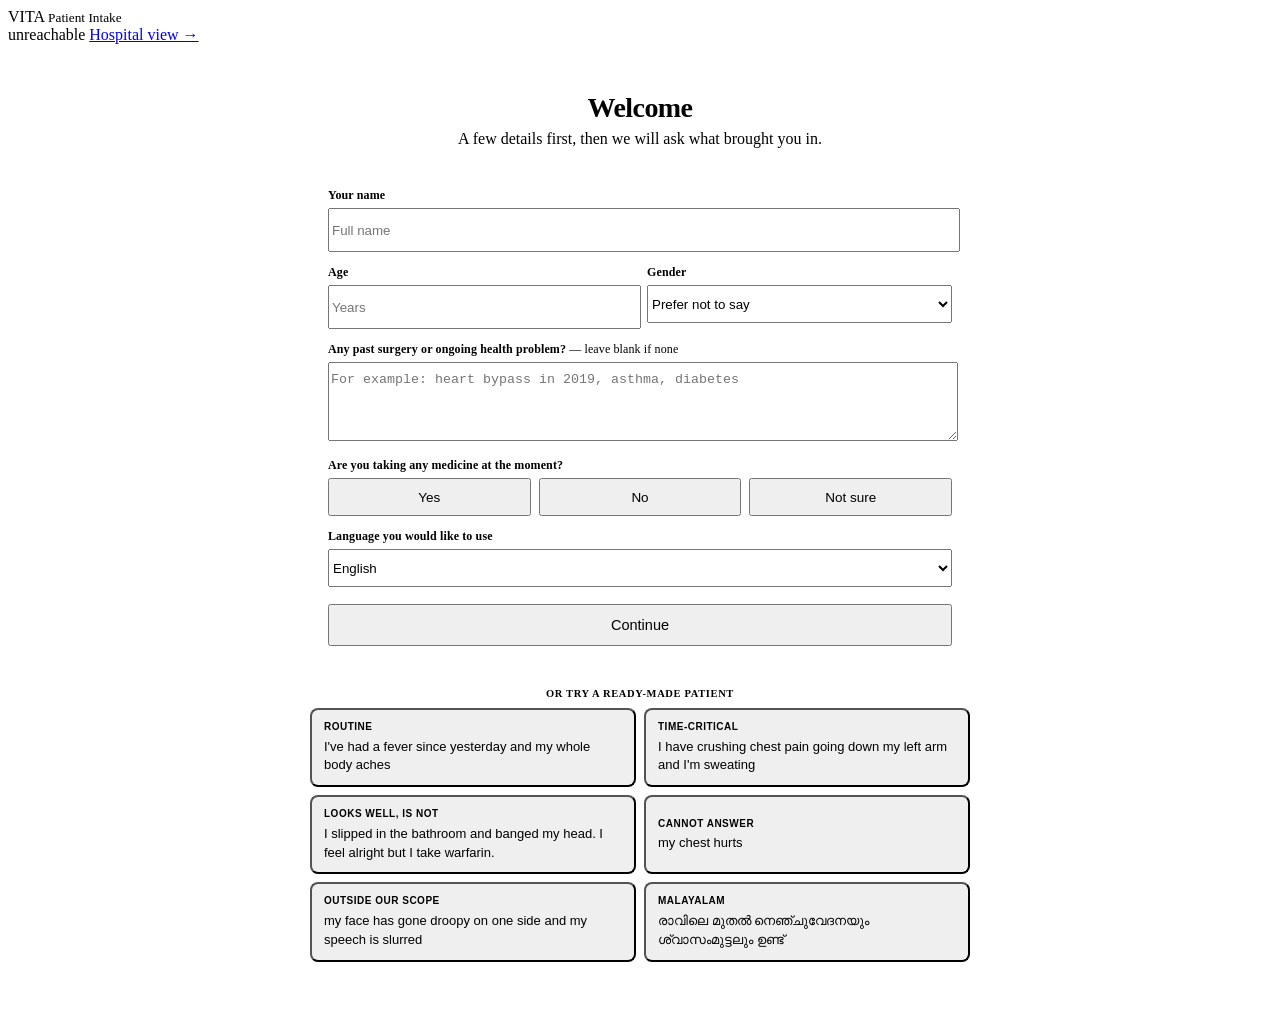
==== src/web/static/index.html @ 3bb958a2 "Serve the stylesheet fresh, and bring the sizing back down The rounded corners and the focus colour " ====
<!doctype html>
<html lang="en">
<head>
<meta charset="utf-8">
<meta name="viewport" content="width=device-width, initial-scale=1">
<title>VITA — Patient Intake</title>
<link rel="stylesheet" href="/static/vita.css?v=1788603894">
<style>
  .wrap { max-width: 660px; margin: 0 auto; padding: 22px 20px 48px; }

  .intro { text-align: center; padding: 26px 0 22px; }
  .intro h1 { font-size: 28px; margin: 0 0 6px; letter-spacing: -0.02em; }
  .intro p { color: var(--muted); margin: 0; }

  .form { display: grid; gap: 13px; }
  .field label {
    display: block; font-size: 12px; font-weight: 600; color: var(--ink-2);
    margin-bottom: 5px; letter-spacing: 0.01em;
  }
  .field label .opt { font-weight: 400; color: var(--muted); }

  /* One height for every control in the form, so a row of them lines up
     whatever type each field happens to be. */
  .field input, .field select, .field textarea { width: 100%; }
  .field input, .field select { height: 38px; }
  .field textarea { resize: vertical; min-height: 66px; padding-top: 9px; }

  .row2 { display: grid; grid-template-columns: 1fr 1fr; gap: 14px; }
  @media (max-width: 480px) { .row2 { grid-template-columns: 1fr; } }

  .choice { display: flex; gap: 8px; }
  .choice button { flex: 1; height: 38px; padding: 0 10px; font-size: 13.5px; }
  .choice button.on { background: var(--accent); border-color: var(--accent); color: #fff; }

  #begin { height: 42px; font-size: 14.5px; margin-top: 4px; }

  .chat {
    display: flex; flex-direction: column; gap: 13px; margin: 4px 0 0;
    /* The thread scrolls, not the page. Scrolling the page moved the composer
       off screen on every send, which meant scrolling back down to type. */
    max-height: 54vh; overflow-y: auto; scroll-behavior: smooth;
    padding-right: 4px;
  }
  .msg { display: flex; }
  .msg.patient { justify-content: flex-end; }
  .bubble { max-width: 82%; padding: 11px 14px; border-radius: 13px; line-height: 1.55; }
  .msg.vita .bubble { background: var(--panel-2); border: 1px solid var(--line); border-bottom-left-radius: 4px; }
  .msg.staff .bubble { background: var(--low-bg); border: 1px solid var(--low); border-bottom-left-radius: 4px; }
  .bubble .from {
    display: block; font-size: 10px; letter-spacing: .05em; text-transform: uppercase;
    color: var(--low); font-weight: 700; margin-bottom: 4px;
  }
  .msg.patient .bubble { background: var(--accent); color: #fff; border-bottom-right-radius: 4px; }

  .composer { display: flex; gap: 8px; align-items: flex-end; }
  .composer textarea { flex: 1; resize: none; min-height: 42px; max-height: 140px; padding-top: 10px; }
  .composer button { height: 42px; }
  #mic-btn, #photo-btn { width: 42px; padding: 0; font-size: 16px; line-height: 1; }
  #send { padding: 0 18px; }
  .typing { color: var(--muted); font-size: 13px; font-style: italic; margin-top: 8px; }

  #mic-btn.recording {
    background: var(--critical); border-color: var(--critical); color: #fff;
    animation: pulse 1.1s ease-in-out infinite;
  }
  @keyframes pulse { 0%, 100% { opacity: 1; } 50% { opacity: .62; } }
  .heard { font-size: 12px; color: var(--muted); margin-top: 4px; font-style: italic; }

  .status {
    display: flex; align-items: center; gap: 10px; flex-wrap: wrap;
    padding: 13px 15px; border-radius: 11px; border: 1px solid var(--line);
    background: var(--panel); margin-bottom: 13px;
  }
  .status .k { font-size: 10.5px; letter-spacing: .06em; text-transform: uppercase; color: var(--muted); font-weight: 650; }
  .status .dept { font-weight: 620; }
  .status .full { flex-basis: 100%; font-size: 12.5px; color: var(--muted); line-height: 1.5; }

  .card { border: 1px solid var(--line); border-radius: 11px; padding: 15px; background: var(--panel); margin-bottom: 11px; }
  .card .k { font-size: 10.5px; letter-spacing: .06em; text-transform: uppercase; color: var(--muted); font-weight: 650; margin-bottom: 5px; }
  .card .v { font-size: 17px; font-weight: 620; }
  .card .note { font-size: 12.5px; color: var(--muted); margin-top: 6px; line-height: 1.5; }

  .transport .row { display: flex; gap: 8px; margin-top: 10px; flex-wrap: wrap; }
  .transport input { flex: 1; min-width: 170px; }
  .ticket dl { display: grid; grid-template-columns: 118px 1fr; gap: 5px 14px; margin: 8px 0 0; font-size: 13.5px; }
  .ticket dt { color: var(--muted); }
  .ticket dd { margin: 0; }

  .examples { margin-top: 24px; }
  .examples h4 { margin: 0 0 9px; font-size: 10.5px; letter-spacing: .06em; text-transform: uppercase; color: var(--muted); font-weight: 650; text-align: center; }
  .examples .grid { display: grid; grid-template-columns: repeat(auto-fit, minmax(215px, 1fr)); gap: 8px; }
  .example { text-align: left; padding: 10px 12px; line-height: 1.45; font-size: 13px; border-radius: 8px; cursor: pointer; }
  .example b { display: block; font-size: 10px; letter-spacing: .05em; text-transform: uppercase; color: var(--muted); font-weight: 650; margin-bottom: 3px; }
</style>
</head>
<body>

<div class="topbar">
  <div class="brand">VITA <small>Patient Intake</small></div>
  <div class="spacer"></div>
  <span class="mode" id="mode">…</span>
  <a class="navlink" href="/dashboard">Hospital view →</a>
</div>

<div class="wrap">

  <!-- 1. registration -->
  <div id="register">
    <div class="intro">
      <h1>Welcome</h1>
      <p>A few details first, then we will ask what brought you in.</p>
    </div>

    <div class="panel" style="padding:18px">
      <div class="form">
        <div class="field">
          <label for="f-name">Your name</label>
          <input type="text" id="f-name" autocomplete="name" placeholder="Full name">
        </div>

        <div class="row2">
          <div class="field">
            <label for="f-age">Age</label>
            <input type="number" id="f-age" min="0" max="120" inputmode="numeric" placeholder="Years">
          </div>
          <div class="field">
            <label for="f-gender">Gender</label>
            <select id="f-gender">
              <option value="">Prefer not to say</option>
              <option>Female</option>
              <option>Male</option>
              <option>Other</option>
            </select>
          </div>
        </div>

        <div class="field">
          <label for="f-history">Any past surgery or ongoing health problem?
            <span class="opt">— leave blank if none</span></label>
          <textarea id="f-history" placeholder="For example: heart bypass in 2019, asthma, diabetes"></textarea>
        </div>

        <div class="field">
          <label>Are you taking any medicine at the moment?</label>
          <div class="choice" id="f-meds">
            <button type="button" data-v="yes">Yes</button>
            <button type="button" data-v="no">No</button>
            <button type="button" data-v="unsure">Not sure</button>
          </div>
        </div>

        <div class="field">
          <label for="f-lang">Language you would like to use</label>
          <select id="f-lang">
            <option value="en">English</option>
            <option value="ml">മലയാളം — Malayalam</option>
            <option value="hi">हिन्दी — Hindi</option>
            <option value="ta">தமிழ் — Tamil</option>
            <option value="bn">বাংলা — Bengali</option>
          </select>
        </div>

        <button class="primary" id="begin">Continue</button>
      </div>
    </div>

    <div class="examples">
      <h4>Or try a ready-made patient</h4>
      <div class="grid" id="examples"></div>
    </div>

    <div id="offline-note" style="margin-top:18px" hidden>
      <div class="banner warn">
        Our assistant is offline at the moment. You can still register, and a
        member of staff will speak to you directly.
      </div>
    </div>
  </div>

  <!-- 2. the conversation, which never closes -->
  <div id="session" hidden>

    <div id="status-host"></div>

    <div class="panel">
      <div class="panel-head">
        <span id="who">Talking with VITA</span>
        <div style="flex:1"></div>
        <span class="tiny muted" id="case-id"></span>
      </div>
      <div class="panel-body">
        <div class="chat" id="chat"></div>
        <div class="typing" id="typing" hidden>VITA is reading your message…</div>
      </div>
    </div>

    <div class="composer" style="margin-top:13px" id="composer">
      <textarea id="input" rows="1" placeholder="Type here…"></textarea>
      <button id="mic-btn" title="Hold to speak">🎤</button>
      <button id="photo-btn" title="Send a photo of your medicine">📷</button>
      <button class="primary" id="send">Send</button>
    </div>
    <div class="tiny muted" id="mic-hint" style="margin-top:6px">
      Prefer to talk? Tap 🎤, say what is wrong, tap again to stop. Any language.
    </div>

    <div style="margin-top:9px">
      <button id="ask-human">Ask to speak to someone at the hospital</button>
      <span class="tiny muted" id="ask-state"></span>
    </div>

    <div class="tiny muted" id="photo-hint" style="margin-top:6px">
      Taking any medicine? Tap 📷 and photograph the packet — you do not need to
      spell the name.
    </div>

    <div id="extras" style="margin-top:16px"></div>

    <p class="disclaimer">
      VITA takes down your details and passes them to the hospital. It is not a
      doctor, it does not diagnose you and it does not prescribe anything. A
      clinician decides your care. If you feel worse while waiting, tell a member
      of staff straight away.
    </p>
  </div>

</div>

<script>
const $ = (id) => document.getElementById(id);
let caseId = null, medsAnswer = "", lastNote = null, transportShown = false;

async function api(path, options) {
  const res = await fetch(path, { headers: { "Content-Type": "application/json" }, ...options });
  if (!res.ok) {
    let detail = `${res.status} ${res.statusText}`;
    try { detail = (await res.json()).detail || detail; } catch {}
    throw new Error(detail);
  }
  return res.json();
}
const el = (t, c, x) => { const n = document.createElement(t); if (c) n.className = c; if (x !== undefined) n.textContent = x; return n; };

async function refreshMode() {
  try {
    const h = await api("/api/health");
    $("mode").textContent = h.mode === "FULL" ? "online" : h.mode.toLowerCase();
    $("mode").className = `mode ${h.mode}`;
    $("offline-note").hidden = h.mode === "FULL";
  } catch { $("mode").textContent = "unreachable"; }
}

for (const b of document.querySelectorAll("#f-meds button")) {
  b.onclick = () => {
    document.querySelectorAll("#f-meds button").forEach((x) => x.classList.remove("on"));
    b.classList.add("on");
    medsAnswer = b.dataset.v;
  };
}

let shownTurns = 0;

function bubble(role, text, author) {
  const row = el("div", `msg ${role}`);
  const box = el("div", "bubble");
  if (role === "staff") box.append(el("span", "from", author || "Hospital"));
  box.append(document.createTextNode(text));
  row.append(box);
  const chat = $("chat");
  chat.append(row);
  shownTurns += 1;
  chat.scrollTop = chat.scrollHeight;
}

/* Somebody at the hospital can type into this conversation. Poll for it, so
   their message arrives while the patient is sitting there rather than only
   after the patient happens to send something. */
async function pollForStaff() {
  if (!caseId) return;
  try {
    const d = await api(`/api/cases/${caseId}/conversation?since=${shownTurns}`);
    for (const t of d.turns) {
      if (t.role === "staff") bubble("staff", t.text, t.author);
      else shownTurns += 1;
    }
  } catch { /* a failed poll is not worth telling the patient about */ }
}
setInterval(pollForStaff, 5000);

/* ---------- registration ---------- */
async function beginIntake() {
  const name = $("f-name").value.trim();
  if (!name) { $("f-name").focus(); return false; }

  $("begin").disabled = true;
  try {
    const started = await api("/api/cases", {
      method: "POST",
      body: JSON.stringify({
        name,
        language: $("f-lang").value,
        age: $("f-age").value.trim(),
        gender: $("f-gender").value,
        past_history: $("f-history").value.trim(),
        takes_medication: medsAnswer,
      }),
    });
    caseId = started.case_id;
    $("case-id").textContent = started.case_id;
    $("who").textContent = started.patient_name || "Talking with VITA";
    $("register").hidden = true;
    $("session").hidden = false;

    const first = (started.patient_name || "").split(" ")[0];
    bubble("vita", `Thank you${first ? ", " + first : ""}. What brings you in today? Tell me in your own words.`);

    $("photo-hint").hidden = medsAnswer !== "yes";
    if (!navigator.mediaDevices || !window.MediaRecorder) {
      $("mic-btn").hidden = true;
      $("mic-hint").hidden = true;
    }
    $("input").focus();
    return true;
  } catch (err) {
    alert(`Could not start: ${err.message}`);
    $("begin").disabled = false;
    return false;
  }
}
$("begin").onclick = beginIntake;

/* ---------- the conversation ----------
   It never closes. Once triage has a result the patient still has somebody to
   talk to, and anything they add afterwards goes to the hospital the same way
   everything before it did. People remember things in the waiting room. */

async function send() {
  const input = $("input");
  const text = input.value.trim();
  if (!text || !caseId) return;

  bubble("patient", text);
  input.value = "";
  input.style.height = "auto";
  $("send").disabled = true;
  $("typing").hidden = false;

  try {
    const turn = await api(`/api/cases/${caseId}/messages`, {
      method: "POST",
      body: JSON.stringify({ text }),
    });
    $("mode").textContent = turn.mode === "FULL" ? "online" : turn.mode.toLowerCase();
    $("mode").className = `mode ${turn.mode}`;

    if (turn.reply) bubble("vita", turn.reply);
    if (turn.note) { lastNote = turn.note; renderStatus(turn.note); }
  } catch (err) {
    bubble("vita", "Something went wrong on our side. Please speak to a member of staff at the desk.");
  } finally {
    $("typing").hidden = true;
    $("send").disabled = false;
    input.focus();
  }
}
$("send").onclick = send;
$("input").addEventListener("keydown", (e) => {
  if (e.key === "Enter" && !e.shiftKey) { e.preventDefault(); send(); }
});
$("input").addEventListener("input", (e) => {
  e.target.style.height = "auto";
  e.target.style.height = `${Math.min(e.target.scrollHeight, 140)}px`;
});

/* ---------- speaking instead of typing ----------
   Plenty of people at an intake desk cannot comfortably type - in pain, elderly,
   holding a child, or the keyboard is not in their script. Gemini does the
   listening because that is where accuracy matters and where the multilingual
   part lives.

   Speaking back is left to the browser. Gemini's text-to-speech measured 5.8
   seconds for one sentence; paying that before every reply would make the
   conversation unusable, and the reply is already on screen. Hearing it is a
   convenience. Understanding the patient is not. */

let recorder = null, chunks = [], recording = false;

function speak(text) {
  if (!("speechSynthesis" in window) || !text) return;
  try {
    speechSynthesis.cancel();
    const utter = new SpeechSynthesisUtterance(text);
    const lang = { en: "en-IN", ml: "ml-IN", hi: "hi-IN", ta: "ta-IN", bn: "bn-IN" };
    utter.lang = lang[$("f-lang").value] || "en-IN";
    utter.rate = 0.98;
    // If the browser has no voice for that language it simply stays silent.
    // The words are on screen either way, so this is never load-bearing.
    speechSynthesis.speak(utter);
  } catch { /* not worth telling the patient about */ }
}

async function startRecording() {
  try {
    const stream = await navigator.mediaDevices.getUserMedia({ audio: true });
    chunks = [];
    recorder = new MediaRecorder(stream);
    recorder.ondataavailable = (e) => { if (e.data.size) chunks.push(e.data); };
    recorder.onstop = async () => {
      stream.getTracks().forEach((t) => t.stop());
      await sendClip(new Blob(chunks, { type: recorder.mimeType || "audio/webm" }));
    };
    recorder.start();
    recording = true;
    $("mic-btn").classList.add("recording");
    $("mic-btn").textContent = "■";
    $("mic-hint").textContent = "Listening… tap again when you have finished.";
  } catch (err) {
    $("mic-hint").textContent = "I could not reach your microphone. You can type instead.";
  }
}

function stopRecording() {
  if (recorder && recording) recorder.stop();
  recording = false;
  $("mic-btn").classList.remove("recording");
  $("mic-btn").textContent = "🎤";
  $("mic-hint").textContent = "Prefer to talk? Tap 🎤, say what is wrong, tap again to stop. Any language.";
}

async function sendClip(blob) {
  if (!caseId || !blob.size) return;
  $("typing").hidden = false;
  $("typing").textContent = "Listening to what you said…";
  $("mic-btn").disabled = $("send").disabled = true;

  try {
    const form = new FormData();
    form.append("clip", blob, "speech.webm");
    const res = await fetch(`/api/cases/${caseId}/voice`, { method: "POST", body: form });
    if (!res.ok) throw new Error((await res.json()).detail || res.statusText);
    const data = await res.json();
    const heard = data.transcript || {};

    if (!heard.heard || !heard.transcript) {
      bubble("vita", "I could not make that out. Try again, or type it if that is easier.");
      return;
    }

    // Show the patient their own words, so a mishearing is obvious and they can
    // correct it rather than wondering why the answer was strange.
    bubble("patient", heard.transcript);
    const said = $("chat").lastElementChild.querySelector(".bubble");
    const tag = el("div", "heard", "heard from your voice");
    tag.style.color = "rgba(255,255,255,.75)";
    said.append(tag);

    if (data.reply) { bubble("vita", data.reply); speak(data.reply); }
    if (data.note) { lastNote = data.note; renderStatus(data.note); }
  } catch (err) {
    bubble("vita", "I could not hear that. Please type it instead.");
  } finally {
    $("typing").hidden = true;
    $("typing").textContent = "VITA is reading your message…";
    $("mic-btn").disabled = $("send").disabled = false;
  }
}

$("mic-btn").onclick = () => (recording ? stopRecording() : startRecording());

/* ---------- asking for a person ----------
   Not everything is a triage question. Somebody frightened, or who does not
   want to explain themselves to software, should be able to ask for a human
   without having to work out how. It lands in the same queue the staff already
   watch. */

$("ask-human").onclick = async () => {
  if (!caseId) return;
  $("ask-human").disabled = true;
  try {
    await api(`/api/cases/${caseId}/request-clinician`, {
      method: "POST",
      body: JSON.stringify({ reason: "Asked from the intake chat." }),
    });
    $("ask-state").textContent = "Asked — someone will reply here shortly.";
    bubble("vita", "I have asked a member of staff to speak with you. They will reply in this chat.");
  } catch (err) {
    $("ask-state").textContent = "Could not ask just now — please go to the desk.";
    $("ask-human").disabled = false;
  }
};

/* ---------- medicine photo ---------- */
$("photo-btn").onclick = () => $("photo-input") ? $("photo-input").click() : null;
const fileInput = el("input");
fileInput.type = "file";
fileInput.accept = "image/*";
fileInput.capture = "environment";
fileInput.id = "photo-input";
fileInput.hidden = true;
document.body.append(fileInput);

fileInput.onchange = async (event) => {
  const file = event.target.files && event.target.files[0];
  if (!file || !caseId) return;
  event.target.value = "";

  bubble("patient", "📷 photo of my medicine");
  $("typing").hidden = false;
  $("typing").textContent = "Reading the packet…";
  $("photo-btn").disabled = $("send").disabled = true;

  try {
    const form = new FormData();
    form.append("photo", file);
    const res = await fetch(`/api/cases/${caseId}/medication-photo`, { method: "POST", body: form });
    if (!res.ok) throw new Error((await res.json()).detail || res.statusText);
    const reading = (await res.json()).reading || {};

    if (!reading.readable || !(reading.medications || []).length) {
      bubble("vita", "I could not read that clearly. Try another photo, or just tell me the name if you know it.");
    } else {
      const names = reading.medications
        .map((m) => [m.name_as_printed, m.strength].filter(Boolean).join(" "))
        .filter(Boolean);
      bubble("vita", `Thank you — I can see ${names.join(", ")}. I have noted that down and passed it on.`);
    }
  } catch (err) {
    bubble("vita", "I could not read that photo. You can tell me the name instead if you know it.");
  } finally {
    $("typing").hidden = true;
    $("typing").textContent = "VITA is reading your message…";
    $("photo-btn").disabled = $("send").disabled = false;
    $("input").focus();
  }
};

/* ---------- what the patient is told ----------
   Where to go, who they will see, how soon. The rules, the facts and what could
   not be established go to the hospital dashboard - showing a patient the
   machinery of their own triage would worry them without helping them. */

const PRIORITY = {
  CRITICAL: { word: "Seen immediately", blurb: "Please tell a member of staff now — do not wait in the queue." },
  HIGH:     { word: "Seen urgently",    blurb: "You will be seen ahead of routine appointments." },
  MODERATE: { word: "Standard",         blurb: "You will be seen in the normal queue for that department." },
  LOW:      { word: "Routine",          blurb: "You will be seen in the normal queue for that department." },
};

function renderStatus(note) {
  const rec = note.recommendation;
  if (!rec || !rec.urgency) return;

  const p = PRIORITY[rec.urgency] || PRIORITY.MODERATE;
  const host = $("status-host");
  host.replaceChildren();

  const bar = el("div", "status");
  bar.append(el("span", "k", "Sent to the hospital"));
  bar.append(el("span", `urgency ${rec.urgency}`, p.word));
  bar.append(el("span", "dept", rec.department));
  bar.append(el("span", "full", p.blurb));
  host.append(bar);

  const extras = $("extras");
  extras.replaceChildren();

  if (note.assigned_doctor) {
    const c = el("div", "card");
    c.append(el("div", "k", "You are assigned to"), el("div", "v", note.assigned_doctor.name));
    c.append(el("div", "note",
      `${note.assigned_doctor.specialty}. The hospital may assign a different clinician when you arrive.`));
    extras.append(c);
  }

  if (rec.requires_human_review) {
    const b = el("div", "banner info");
    b.style.marginBottom = "11px";
    b.textContent = "A clinician will look over your details before you are seen.";
    extras.append(b);
  }

  const keep = el("div", "card");
  keep.append(el("div", "k", "Anything else?"));
  keep.append(el("div", "note",
    "You can keep talking to me while you wait. If you remember something, or "
    + "if you start feeling worse, tell me and the hospital will see it straight away."));
  extras.append(keep);

  if (["HIGH", "CRITICAL"].includes(rec.urgency) && !transportShown) {
    transportShown = true;
    renderTransport(extras);
  }
}

function renderTransport(host) {
  const box = el("div", "card transport");
  box.append(el("div", "k", "Need transport?"));
  box.append(el("div", "note",
    "If you cannot get here safely on your own, we can ask for an ambulance. Nothing is requested until you confirm."));

  const row = el("div", "row");
  const where = el("input");
  where.type = "text";
  where.placeholder = "Address to collect you from";
  const go = el("button", "primary", "Request an ambulance");
  const outcome = el("div", "ticket");

  go.onclick = async () => {
    const location = where.value.trim();
    if (!location) { where.focus(); return; }
    go.disabled = true;
    try {
      const res = await api(`/api/cases/${caseId}/ambulance`, {
        method: "POST",
        body: JSON.stringify({ pickup_location: location, confirmed_by: "patient" }),
      });
      row.hidden = true;
      const banner = el("div", "banner info");
      banner.textContent = "Requested. The hospital's emergency team has been told.";
      const dl = el("dl");
      for (const [k, v] of [
        ["Reference", res.request.request_id],
        ["Collecting from", res.request.pickup_location],
        ["Going to", res.request.destination],
      ]) { dl.append(el("dt", null, k), el("dd", null, v)); }
      outcome.replaceChildren(banner, dl);
    } catch (err) {
      outcome.replaceChildren(el("div", "banner stop",
        `We could not raise that request. Please tell a member of staff. (${err.message})`));
      go.disabled = false;
    }
  };

  row.append(where, go);
  box.append(row, outcome);
  host.append(box);
}

/* ---------- ready-made patients ---------- */
const EXAMPLES = [
  { label: "Routine", name: "Anil Joseph", age: "34", gender: "Male", meds: "no",
    text: "I've had a fever since yesterday and my whole body aches", lang: "en" },
  { label: "Time-critical", name: "Suresh Nair", age: "58", gender: "Male", meds: "no",
    text: "I have crushing chest pain going down my left arm and I'm sweating", lang: "en" },
  { label: "Looks well, is not", name: "Mary Thomas", age: "71", gender: "Female", meds: "yes",
    history: "Atrial fibrillation", text: "I slipped in the bathroom and banged my head. I feel alright but I take warfarin.", lang: "en" },
  { label: "Cannot answer", name: "John David", age: "45", gender: "Male", meds: "unsure",
    text: "my chest hurts", lang: "en" },
  { label: "Outside our scope", name: "Fatima Beevi", age: "63", gender: "Female", meds: "no",
    text: "my face has gone droopy on one side and my speech is slurred", lang: "en" },
  { label: "Malayalam", name: "Priya Menon", age: "40", gender: "Female", meds: "no",
    text: "രാവിലെ മുതൽ നെഞ്ചുവേദനയും ശ്വാസംമുട്ടലും ഉണ്ട്", lang: "ml" },
];

function renderExamples() {
  const grid = $("examples");
  for (const ex of EXAMPLES) {
    const b = el("button", "example");
    b.append(el("b", null, ex.label), document.createTextNode(ex.text));
    b.onclick = async () => {
      $("f-name").value = ex.name;
      $("f-age").value = ex.age;
      $("f-gender").value = ex.gender;
      $("f-history").value = ex.history || "";
      $("f-lang").value = ex.lang;
      medsAnswer = ex.meds;
      document.querySelectorAll("#f-meds button").forEach((x) =>
        x.classList.toggle("on", x.dataset.v === ex.meds));
      if (await beginIntake()) { $("input").value = ex.text; send(); }
    };
    grid.append(b);
  }
}

renderExamples();
refreshMode();
</script>
</body>
</html>
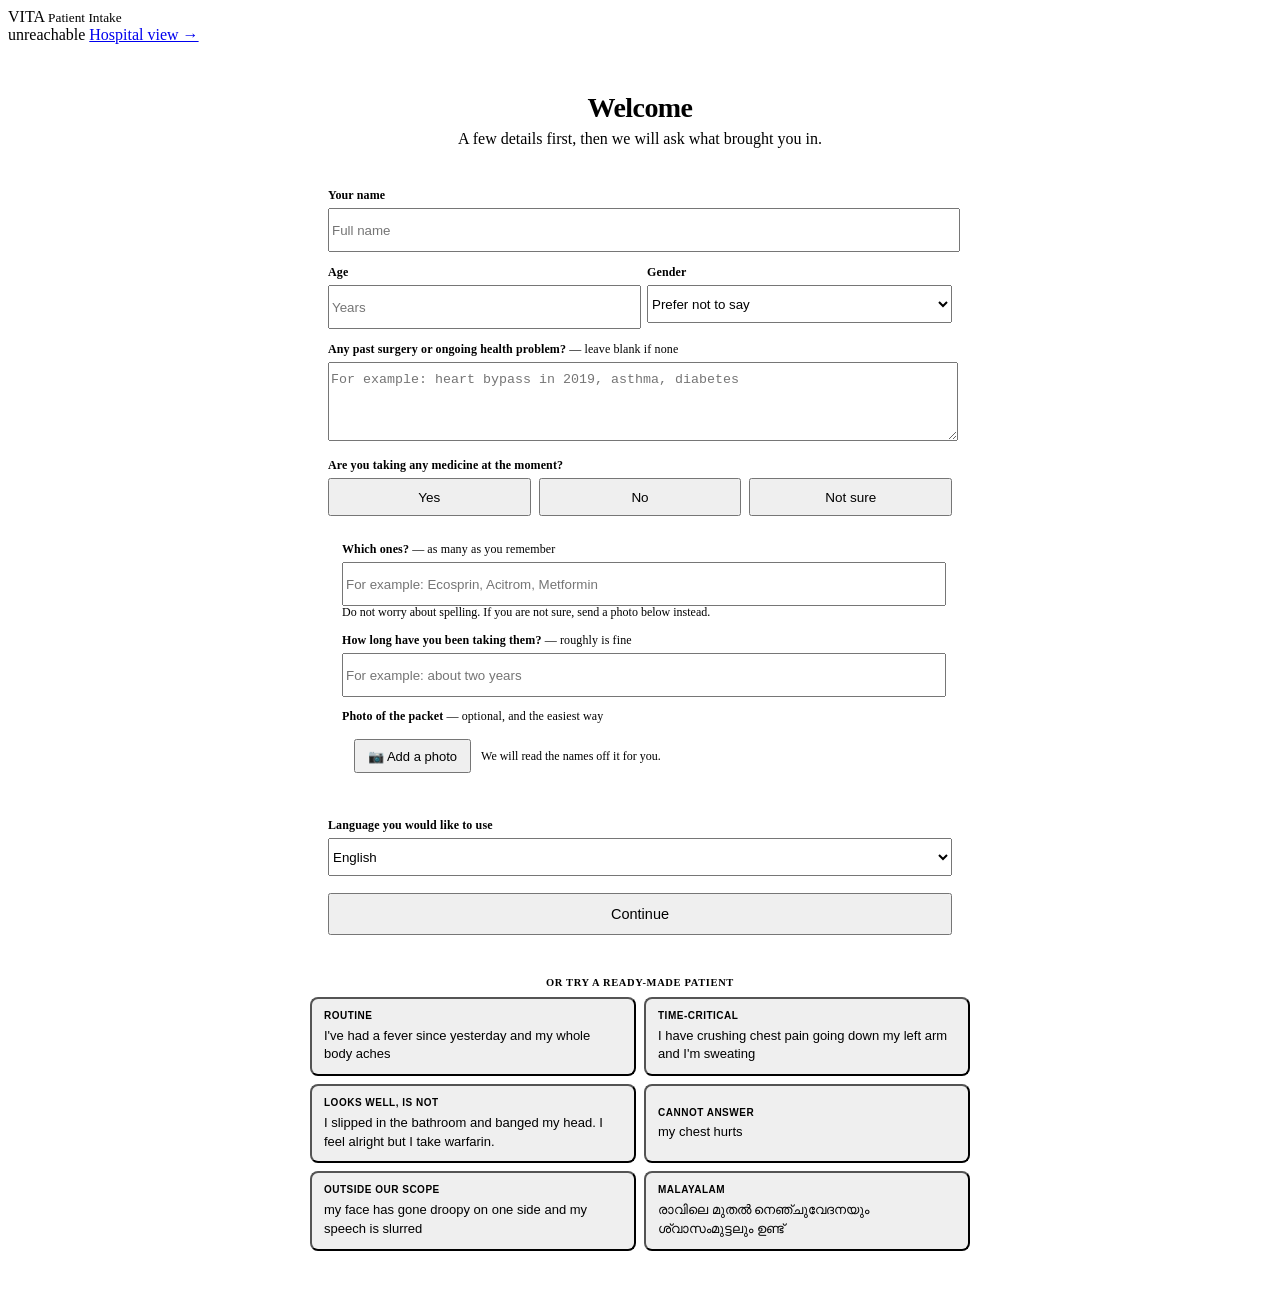
==== commit 375d4e79: "Ask about medication properly when the answer is yes Answering yes to 'are you taking any medicine' " ====
--- a/src/web/static/index.html
+++ b/src/web/static/index.html
@@ -33,6 +33,33 @@
   .choice button.on { background: var(--accent); border-color: var(--accent); color: #fff; }
 
   #begin { height: 42px; font-size: 14.5px; margin-top: 4px; }
+
+  /* Revealed once they say they take something. Asking these of everybody
+     would make the form twice as long for the people it does not apply to. */
+  .followup {
+    border: 1px solid var(--line); border-left: 3px solid var(--accent);
+    border-radius: 0 9px 9px 0; padding: 13px 14px; background: var(--panel-2);
+    display: grid; gap: 12px;
+  }
+  .followup .hint { font-size: 12px; color: var(--muted); line-height: 1.5; margin: -3px 0 0; }
+
+  .drop {
+    display: flex; align-items: center; gap: 10px; flex-wrap: wrap;
+    border: 1px dashed var(--line); border-radius: 8px; padding: 10px 12px;
+    background: var(--panel);
+  }
+  .drop button { height: 34px; font-size: 13px; padding: 0 12px; }
+  .shots { display: flex; gap: 7px; flex-wrap: wrap; }
+  .shot { position: relative; }
+  .shot img {
+    width: 58px; height: 58px; object-fit: cover;
+    border-radius: 7px; border: 1px solid var(--line); display: block;
+  }
+  .shot button {
+    position: absolute; top: -6px; right: -6px; width: 20px; height: 20px;
+    padding: 0; border-radius: 50%; font-size: 12px; line-height: 1;
+    background: var(--critical); border-color: var(--critical); color: #fff;
+  }
 
   .chat {
     display: flex; flex-direction: column; gap: 13px; margin: 4px 0 0;
@@ -149,6 +176,28 @@
           </div>
         </div>
 
+        <div class="followup" id="meds-detail" hidden>
+          <div class="field" style="margin:0">
+            <label for="f-medlist">Which ones? <span class="opt">— as many as you remember</span></label>
+            <input type="text" id="f-medlist" placeholder="For example: Ecosprin, Acitrom, Metformin">
+            <p class="hint">Do not worry about spelling. If you are not sure, send a photo below instead.</p>
+          </div>
+
+          <div class="field" style="margin:0">
+            <label for="f-medsince">How long have you been taking them? <span class="opt">— roughly is fine</span></label>
+            <input type="text" id="f-medsince" placeholder="For example: about two years">
+          </div>
+
+          <div class="field" style="margin:0">
+            <label>Photo of the packet <span class="opt">— optional, and the easiest way</span></label>
+            <div class="drop">
+              <button type="button" id="add-shot">📷 Add a photo</button>
+              <span class="hint" id="shot-hint" style="margin:0">We will read the names off it for you.</span>
+            </div>
+            <div class="shots" id="shots" style="margin-top:9px"></div>
+          </div>
+        </div>
+
         <div class="field">
           <label for="f-lang">Language you would like to use</label>
           <select id="f-lang">
@@ -250,12 +299,64 @@
   } catch { $("mode").textContent = "unreachable"; }
 }
 
+/* The medication questions only appear for the people they apply to. Asking
+   everybody would double the length of the form for the majority who answer
+   "no" and walk straight past it. */
+let pendingShots = [];
+
+function setMedsAnswer(value) {
+  medsAnswer = value;
+  document.querySelectorAll("#f-meds button").forEach((x) =>
+    x.classList.toggle("on", x.dataset.v === value));
+  const show = value === "yes" || value === "unsure";
+  $("meds-detail").hidden = !show;
+  if (value === "unsure") {
+    $("shot-hint").textContent =
+      "If you have the packet with you, a photo is the easiest way - we will read it.";
+  }
+}
+
 for (const b of document.querySelectorAll("#f-meds button")) {
-  b.onclick = () => {
-    document.querySelectorAll("#f-meds button").forEach((x) => x.classList.remove("on"));
-    b.classList.add("on");
-    medsAnswer = b.dataset.v;
-  };
+  b.onclick = () => setMedsAnswer(b.dataset.v);
+}
+
+const shotPicker = el("input");
+shotPicker.type = "file";
+shotPicker.accept = "image/*";
+shotPicker.capture = "environment";
+shotPicker.multiple = true;
+shotPicker.hidden = true;
+document.body.append(shotPicker);
+
+$("add-shot").onclick = () => shotPicker.click();
+
+shotPicker.onchange = (e) => {
+  for (const file of e.target.files) {
+    if (pendingShots.length >= 4) break;
+    pendingShots.push(file);
+  }
+  e.target.value = "";
+  renderShots();
+};
+
+function renderShots() {
+  const host = $("shots");
+  host.replaceChildren();
+  pendingShots.forEach((file, i) => {
+    const wrap = el("div", "shot");
+    const img = el("img");
+    img.src = URL.createObjectURL(file);
+    img.alt = file.name;
+    const drop = el("button", null, "×");
+    drop.type = "button";
+    drop.title = "Remove";
+    drop.onclick = () => { pendingShots.splice(i, 1); renderShots(); };
+    wrap.append(img, drop);
+    host.append(wrap);
+  });
+  $("shot-hint").textContent = pendingShots.length
+    ? `${pendingShots.length} photo${pendingShots.length > 1 ? "s" : ""} ready.`
+    : "We will read the names off it for you.";
 }
 
 let shownTurns = 0;
@@ -303,6 +404,8 @@
         gender: $("f-gender").value,
         past_history: $("f-history").value.trim(),
         takes_medication: medsAnswer,
+        medications: $("f-medlist").value.trim(),
+        medication_duration: $("f-medsince").value.trim(),
       }),
     });
     caseId = started.case_id;
@@ -314,7 +417,12 @@
     const first = (started.patient_name || "").split(" ")[0];
     bubble("vita", `Thank you${first ? ", " + first : ""}. What brings you in today? Tell me in your own words.`);
 
-    $("photo-hint").hidden = medsAnswer !== "yes";
+    // Photos attached at registration go up now the case exists. Done after the
+    // greeting so the patient is never left looking at a blank screen while
+    // they upload.
+    if (pendingShots.length) uploadRegistrationShots();
+
+    $("photo-hint").hidden = true;
     if (!navigator.mediaDevices || !window.MediaRecorder) {
       $("mic-btn").hidden = true;
       $("mic-hint").hidden = true;
@@ -371,6 +479,32 @@
   e.target.style.height = "auto";
   e.target.style.height = `${Math.min(e.target.scrollHeight, 140)}px`;
 });
+
+/* ---------- photos attached at registration ---------- */
+
+async function uploadRegistrationShots() {
+  const shots = pendingShots.slice();
+  pendingShots = [];
+  const names = [];
+
+  for (const file of shots) {
+    try {
+      const form = new FormData();
+      form.append("photo", file);
+      const res = await fetch(`/api/cases/${caseId}/medication-photo`, { method: "POST", body: form });
+      if (!res.ok) continue;
+      const reading = (await res.json()).reading || {};
+      for (const m of reading.medications || []) {
+        const label = [m.name_as_printed, m.strength].filter(Boolean).join(" ");
+        if (label) names.push(label);
+      }
+    } catch { /* the conversation matters more than the upload */ }
+  }
+
+  if (names.length) {
+    bubble("vita", `I read ${names.join(", ")} from your photo${shots.length > 1 ? "s" : ""}. That is noted.`);
+  }
+}
 
 /* ---------- speaking instead of typing ----------
    Plenty of people at an intake desk cannot comfortably type - in pain, elderly,
@@ -643,7 +777,8 @@
   { label: "Time-critical", name: "Suresh Nair", age: "58", gender: "Male", meds: "no",
     text: "I have crushing chest pain going down my left arm and I'm sweating", lang: "en" },
   { label: "Looks well, is not", name: "Mary Thomas", age: "71", gender: "Female", meds: "yes",
-    history: "Atrial fibrillation", text: "I slipped in the bathroom and banged my head. I feel alright but I take warfarin.", lang: "en" },
+    history: "Atrial fibrillation", medlist: "Warfarin",
+    text: "I slipped in the bathroom and banged my head. I feel alright but I take warfarin.", lang: "en" },
   { label: "Cannot answer", name: "John David", age: "45", gender: "Male", meds: "unsure",
     text: "my chest hurts", lang: "en" },
   { label: "Outside our scope", name: "Fatima Beevi", age: "63", gender: "Female", meds: "no",
@@ -663,9 +798,8 @@
       $("f-gender").value = ex.gender;
       $("f-history").value = ex.history || "";
       $("f-lang").value = ex.lang;
-      medsAnswer = ex.meds;
-      document.querySelectorAll("#f-meds button").forEach((x) =>
-        x.classList.toggle("on", x.dataset.v === ex.meds));
+      setMedsAnswer(ex.meds);
+      $("f-medlist").value = ex.medlist || "";
       if (await beginIntake()) { $("input").value = ex.text; send(); }
     };
     grid.append(b);
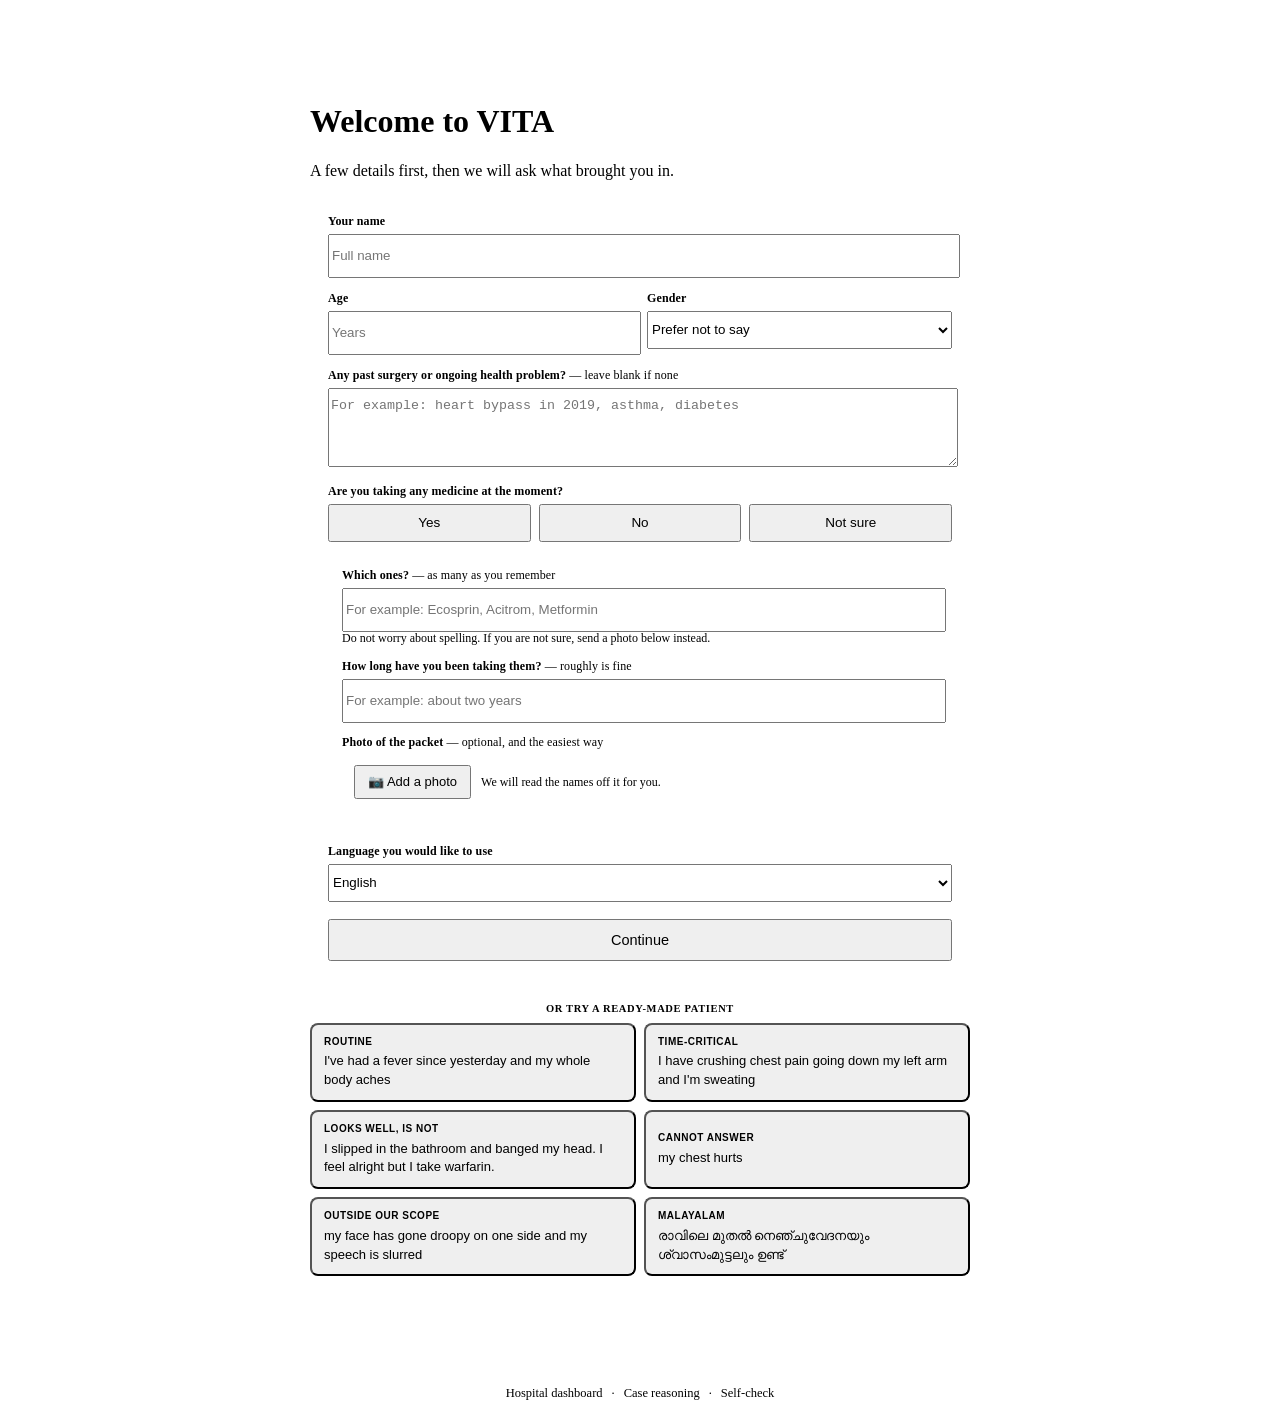
==== commit 964e578e: "Redesign: lose the chrome, centre the page, warm the palette The top bar was an admin strip bolted a" ====
--- a/src/web/static/index.html
+++ b/src/web/static/index.html
@@ -8,9 +8,16 @@
 <style>
   .wrap { max-width: 660px; margin: 0 auto; padding: 22px 20px 48px; }
 
-  .intro { text-align: center; padding: 26px 0 22px; }
-  .intro h1 { font-size: 28px; margin: 0 0 6px; letter-spacing: -0.02em; }
-  .intro p { color: var(--muted); margin: 0; }
+  .page-head { padding-top: 52px; }
+
+  /* Staff screens, kept away from the patient's eyeline. */
+  .staff-exit {
+    margin-top: 44px; padding-top: 18px; border-top: 1px solid var(--line);
+    display: flex; justify-content: center; gap: 9px; align-items: center;
+    font-size: 12.5px; color: var(--muted);
+  }
+  .staff-exit a { color: var(--muted); text-decoration: none; }
+  .staff-exit a:hover { color: var(--accent); text-decoration: underline; }
 
   .form { display: grid; gap: 13px; }
   .field label {
@@ -122,21 +129,15 @@
 </head>
 <body>
 
-<div class="topbar">
-  <div class="brand">VITA <small>Patient Intake</small></div>
-  <div class="spacer"></div>
-  <span class="mode" id="mode">…</span>
-  <a class="navlink" href="/dashboard">Hospital view →</a>
-</div>
-
 <div class="wrap">
 
   <!-- 1. registration -->
   <div id="register">
-    <div class="intro">
-      <h1>Welcome</h1>
+    <div class="page-head">
+      <h1>Welcome to VITA</h1>
       <p>A few details first, then we will ask what brought you in.</p>
     </div>
+    <div id="alert-host"></div>
 
     <div class="panel" style="padding:18px">
       <div class="form">
@@ -217,13 +218,7 @@
       <h4>Or try a ready-made patient</h4>
       <div class="grid" id="examples"></div>
     </div>
-
-    <div id="offline-note" style="margin-top:18px" hidden>
-      <div class="banner warn">
-        Our assistant is offline at the moment. You can still register, and a
-        member of staff will speak to you directly.
-      </div>
-    </div>
+  </div>
   </div>
 
   <!-- 2. the conversation, which never closes -->
@@ -273,6 +268,14 @@
     </p>
   </div>
 
+  <footer class="staff-exit">
+    <a href="/dashboard">Hospital dashboard</a>
+    <span>·</span>
+    <a href="/reasoning">Case reasoning</a>
+    <span>·</span>
+    <a href="/evaluation">Self-check</a>
+  </footer>
+
 </div>
 
 <script>
@@ -290,13 +293,22 @@
 }
 const el = (t, c, x) => { const n = document.createElement(t); if (c) n.className = c; if (x !== undefined) n.textContent = x; return n; };
 
+/* Nothing is shown while everything works. A badge that permanently says
+   "online" is a thing to read on every screen forever, and it says nothing. */
 async function refreshMode() {
+  const host = $("alert-host");
+  if (!host) return;
   try {
     const h = await api("/api/health");
-    $("mode").textContent = h.mode === "FULL" ? "online" : h.mode.toLowerCase();
-    $("mode").className = `mode ${h.mode}`;
-    $("offline-note").hidden = h.mode === "FULL";
-  } catch { $("mode").textContent = "unreachable"; }
+    host.replaceChildren();
+    if (h.mode !== "FULL") {
+      const bar = el("div", h.mode === "OFFLINE" ? "alert-bar stop" : "alert-bar");
+      bar.textContent = h.mode === "OFFLINE"
+        ? "Our assistant is offline. You can still register, and a member of staff will speak to you directly."
+        : "Our assistant is having trouble. Everything still works, but a member of staff will review your details.";
+      host.append(bar);
+    }
+  } catch { /* the form works regardless */ }
 }
 
 /* The medication questions only appear for the people they apply to. Asking
@@ -458,9 +470,6 @@
       method: "POST",
       body: JSON.stringify({ text }),
     });
-    $("mode").textContent = turn.mode === "FULL" ? "online" : turn.mode.toLowerCase();
-    $("mode").className = `mode ${turn.mode}`;
-
     if (turn.reply) bubble("vita", turn.reply);
     if (turn.note) { lastNote = turn.note; renderStatus(turn.note); }
   } catch (err) {
@@ -624,7 +633,6 @@
 };
 
 /* ---------- medicine photo ---------- */
-$("photo-btn").onclick = () => $("photo-input") ? $("photo-input").click() : null;
 const fileInput = el("input");
 fileInput.type = "file";
 fileInput.accept = "image/*";
@@ -632,6 +640,7 @@
 fileInput.id = "photo-input";
 fileInput.hidden = true;
 document.body.append(fileInput);
+$("photo-btn").onclick = () => fileInput.click();
 
 fileInput.onchange = async (event) => {
   const file = event.target.files && event.target.files[0];
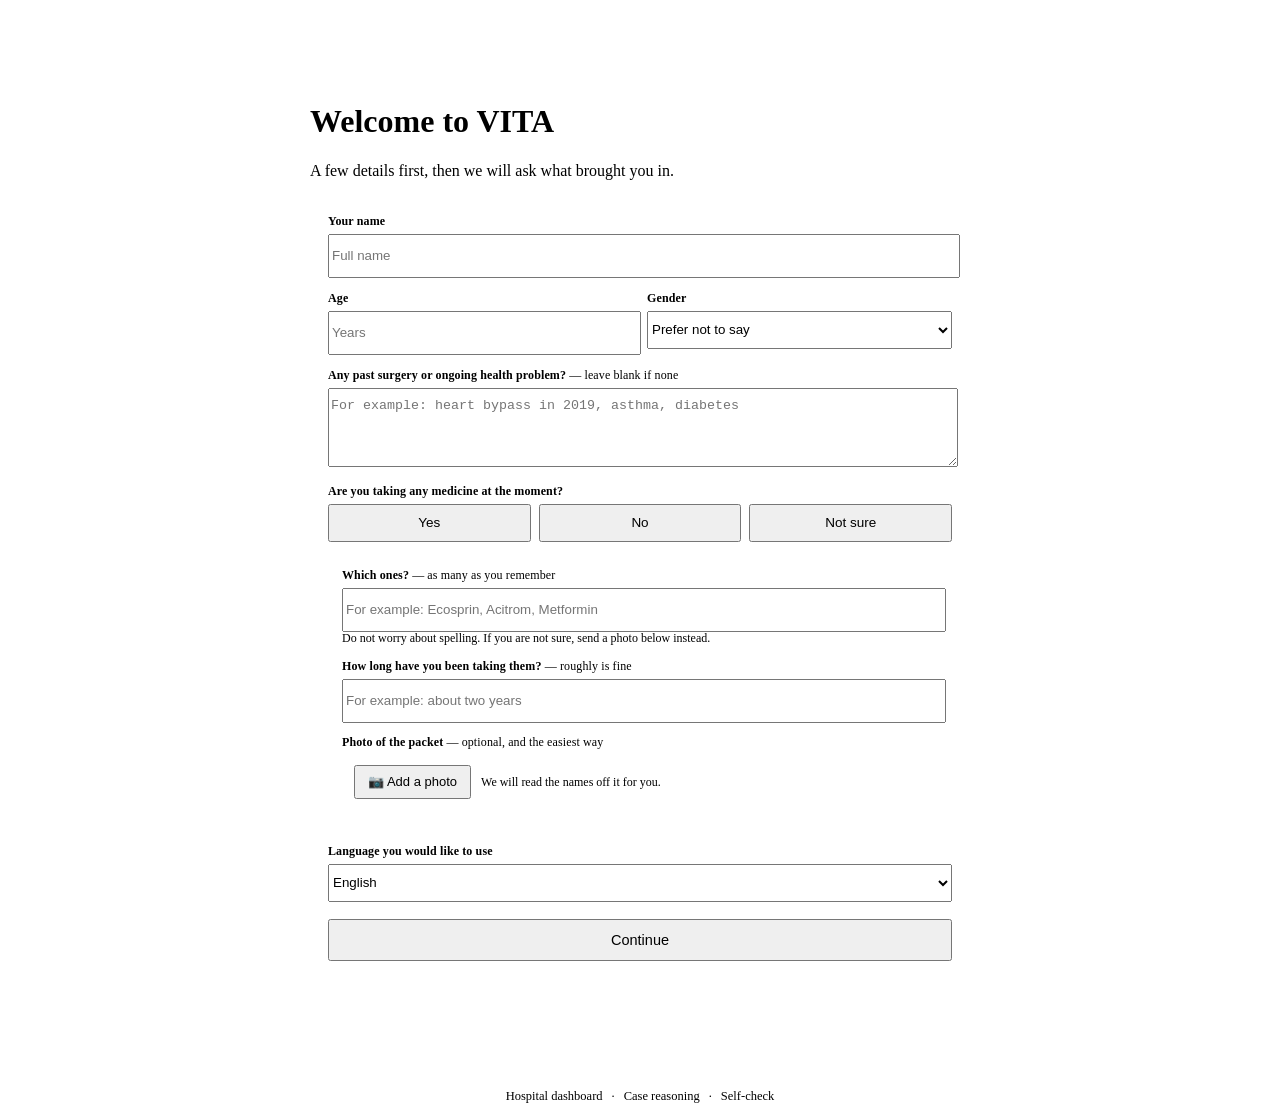
==== commit bafb4499: "Remove the ready-made patients from the intake page Six preset cases sat under the registration form" ====
--- a/src/web/static/index.html
+++ b/src/web/static/index.html
@@ -120,11 +120,6 @@
   .ticket dt { color: var(--muted); }
   .ticket dd { margin: 0; }
 
-  .examples { margin-top: 24px; }
-  .examples h4 { margin: 0 0 9px; font-size: 10.5px; letter-spacing: .06em; text-transform: uppercase; color: var(--muted); font-weight: 650; text-align: center; }
-  .examples .grid { display: grid; grid-template-columns: repeat(auto-fit, minmax(215px, 1fr)); gap: 8px; }
-  .example { text-align: left; padding: 10px 12px; line-height: 1.45; font-size: 13px; border-radius: 8px; cursor: pointer; }
-  .example b { display: block; font-size: 10px; letter-spacing: .05em; text-transform: uppercase; color: var(--muted); font-weight: 650; margin-bottom: 3px; }
 </style>
 </head>
 <body>
@@ -212,11 +207,6 @@
 
         <button class="primary" id="begin">Continue</button>
       </div>
-    </div>
-
-    <div class="examples">
-      <h4>Or try a ready-made patient</h4>
-      <div class="grid" id="examples"></div>
     </div>
   </div>
   </div>
@@ -779,43 +769,6 @@
   host.append(box);
 }
 
-/* ---------- ready-made patients ---------- */
-const EXAMPLES = [
-  { label: "Routine", name: "Anil Joseph", age: "34", gender: "Male", meds: "no",
-    text: "I've had a fever since yesterday and my whole body aches", lang: "en" },
-  { label: "Time-critical", name: "Suresh Nair", age: "58", gender: "Male", meds: "no",
-    text: "I have crushing chest pain going down my left arm and I'm sweating", lang: "en" },
-  { label: "Looks well, is not", name: "Mary Thomas", age: "71", gender: "Female", meds: "yes",
-    history: "Atrial fibrillation", medlist: "Warfarin",
-    text: "I slipped in the bathroom and banged my head. I feel alright but I take warfarin.", lang: "en" },
-  { label: "Cannot answer", name: "John David", age: "45", gender: "Male", meds: "unsure",
-    text: "my chest hurts", lang: "en" },
-  { label: "Outside our scope", name: "Fatima Beevi", age: "63", gender: "Female", meds: "no",
-    text: "my face has gone droopy on one side and my speech is slurred", lang: "en" },
-  { label: "Malayalam", name: "Priya Menon", age: "40", gender: "Female", meds: "no",
-    text: "രാവിലെ മുതൽ നെഞ്ചുവേദനയും ശ്വാസംമുട്ടലും ഉണ്ട്", lang: "ml" },
-];
-
-function renderExamples() {
-  const grid = $("examples");
-  for (const ex of EXAMPLES) {
-    const b = el("button", "example");
-    b.append(el("b", null, ex.label), document.createTextNode(ex.text));
-    b.onclick = async () => {
-      $("f-name").value = ex.name;
-      $("f-age").value = ex.age;
-      $("f-gender").value = ex.gender;
-      $("f-history").value = ex.history || "";
-      $("f-lang").value = ex.lang;
-      setMedsAnswer(ex.meds);
-      $("f-medlist").value = ex.medlist || "";
-      if (await beginIntake()) { $("input").value = ex.text; send(); }
-    };
-    grid.append(b);
-  }
-}
-
-renderExamples();
 refreshMode();
 </script>
 </body>
